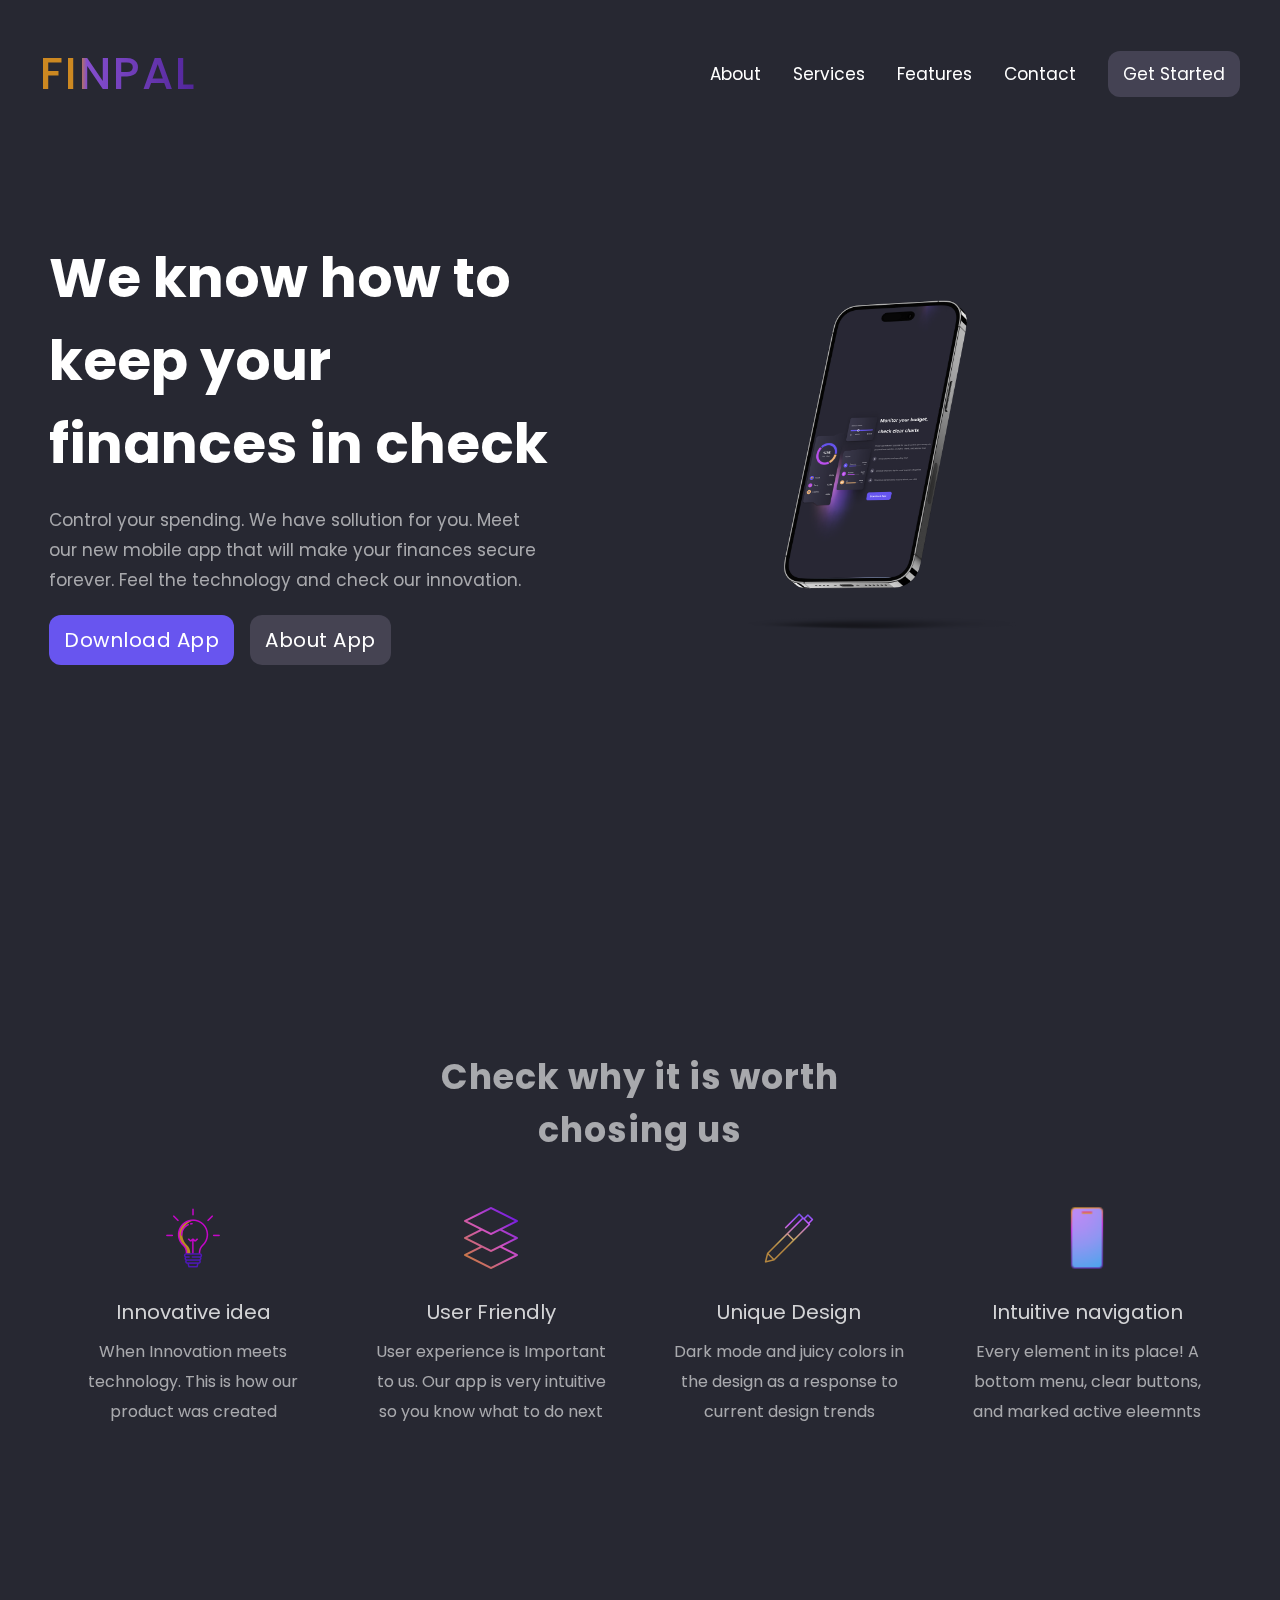
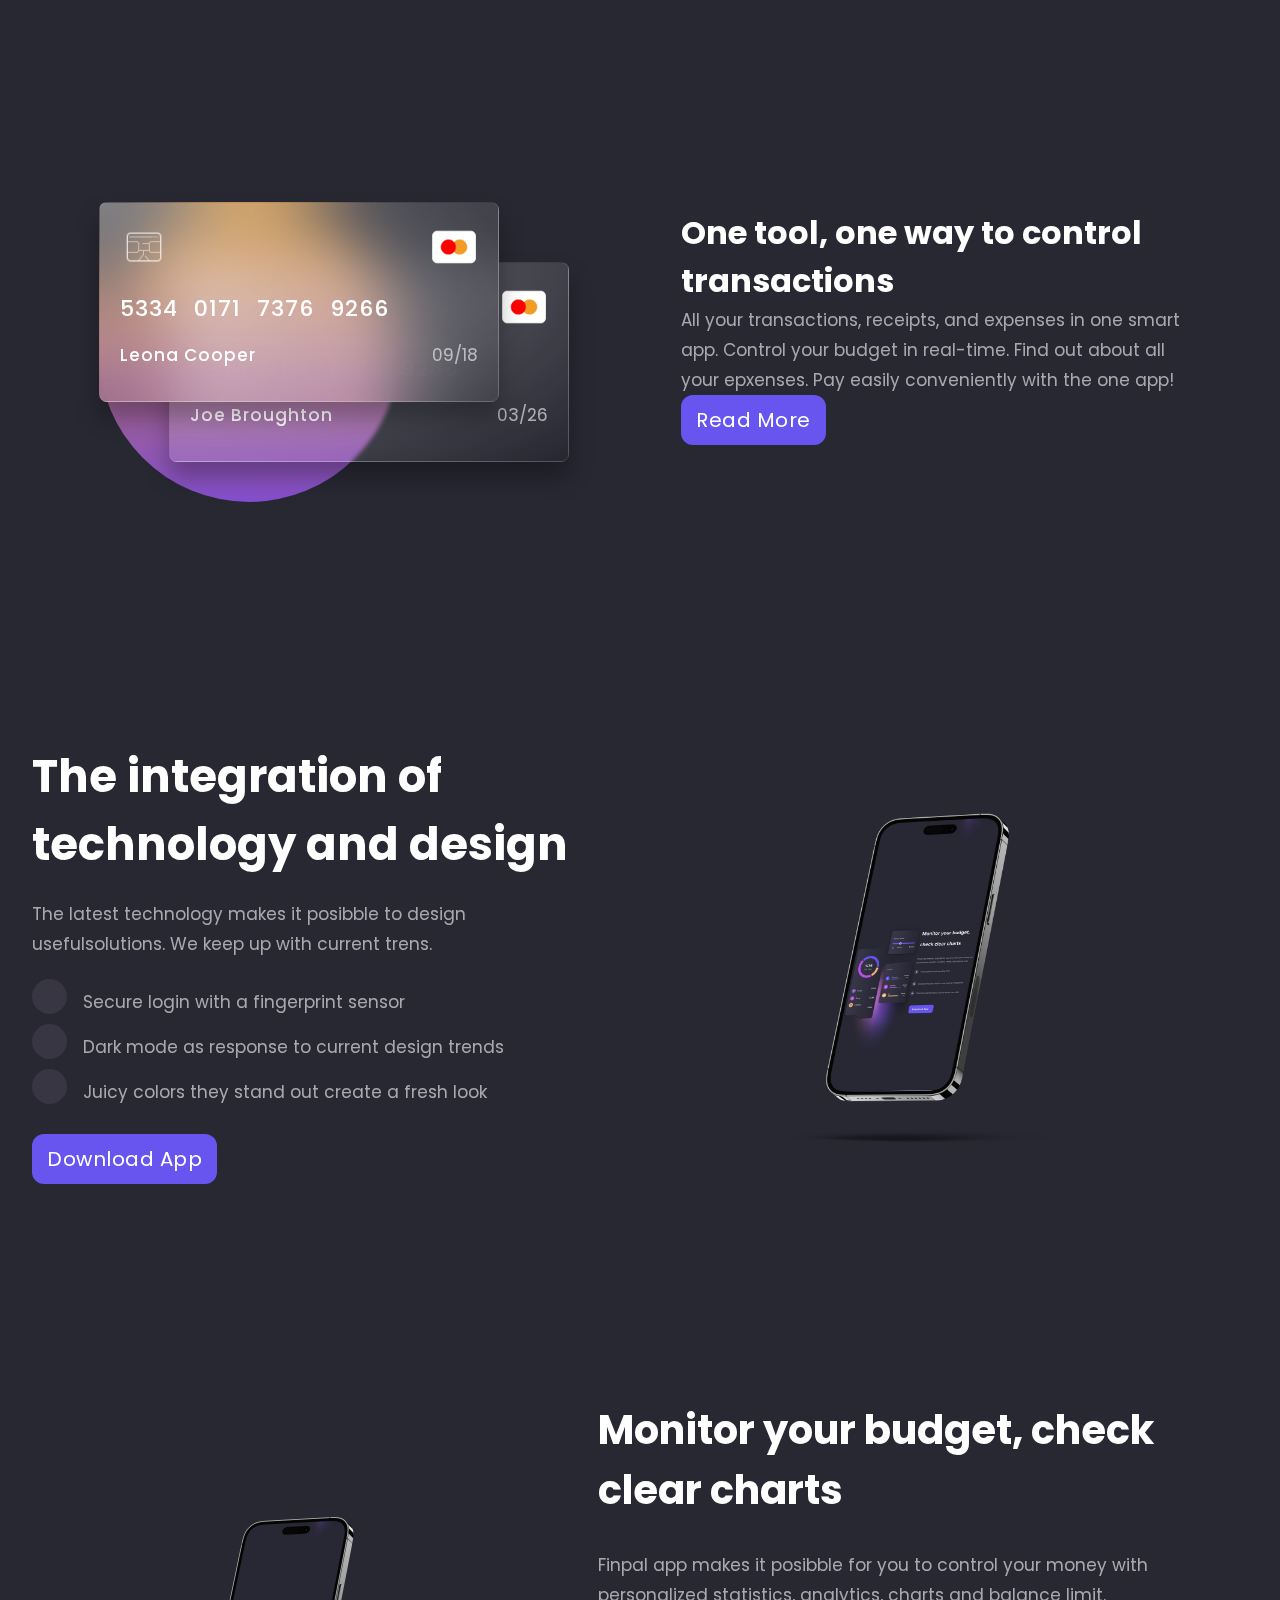
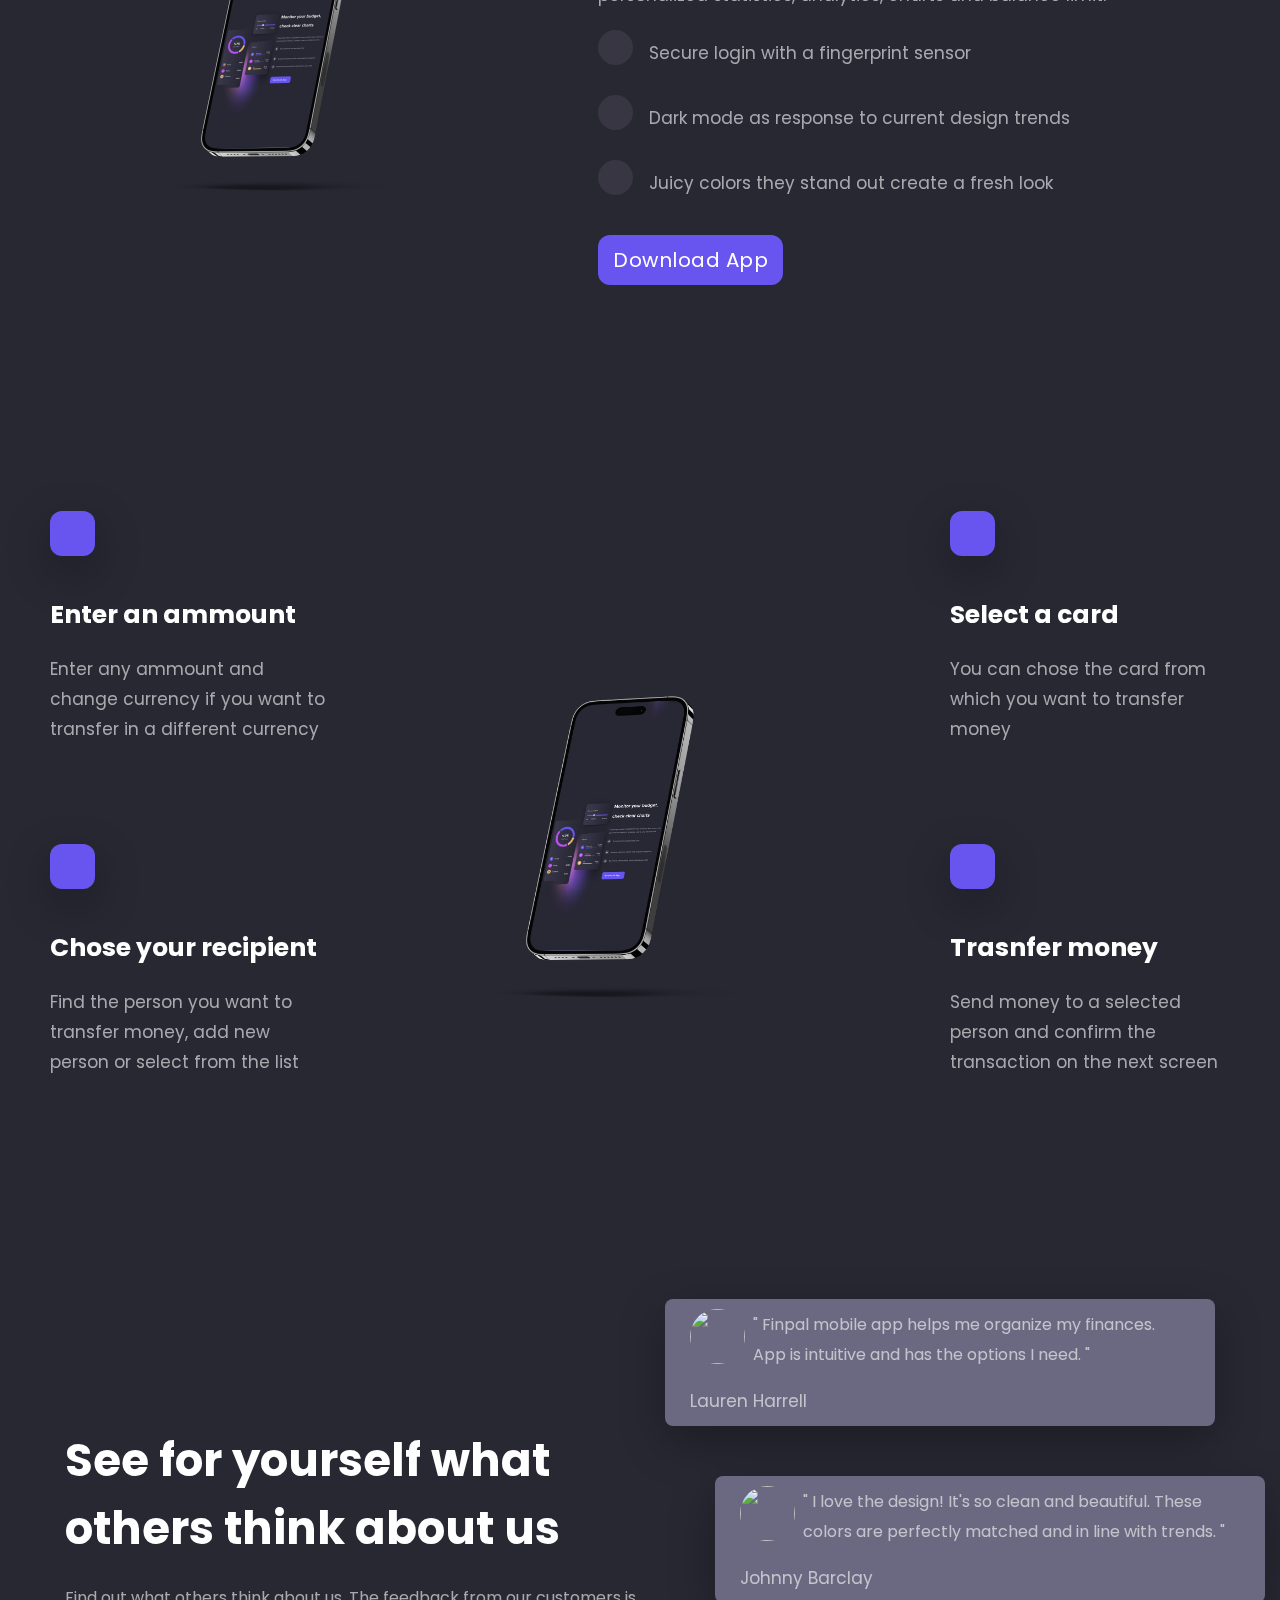
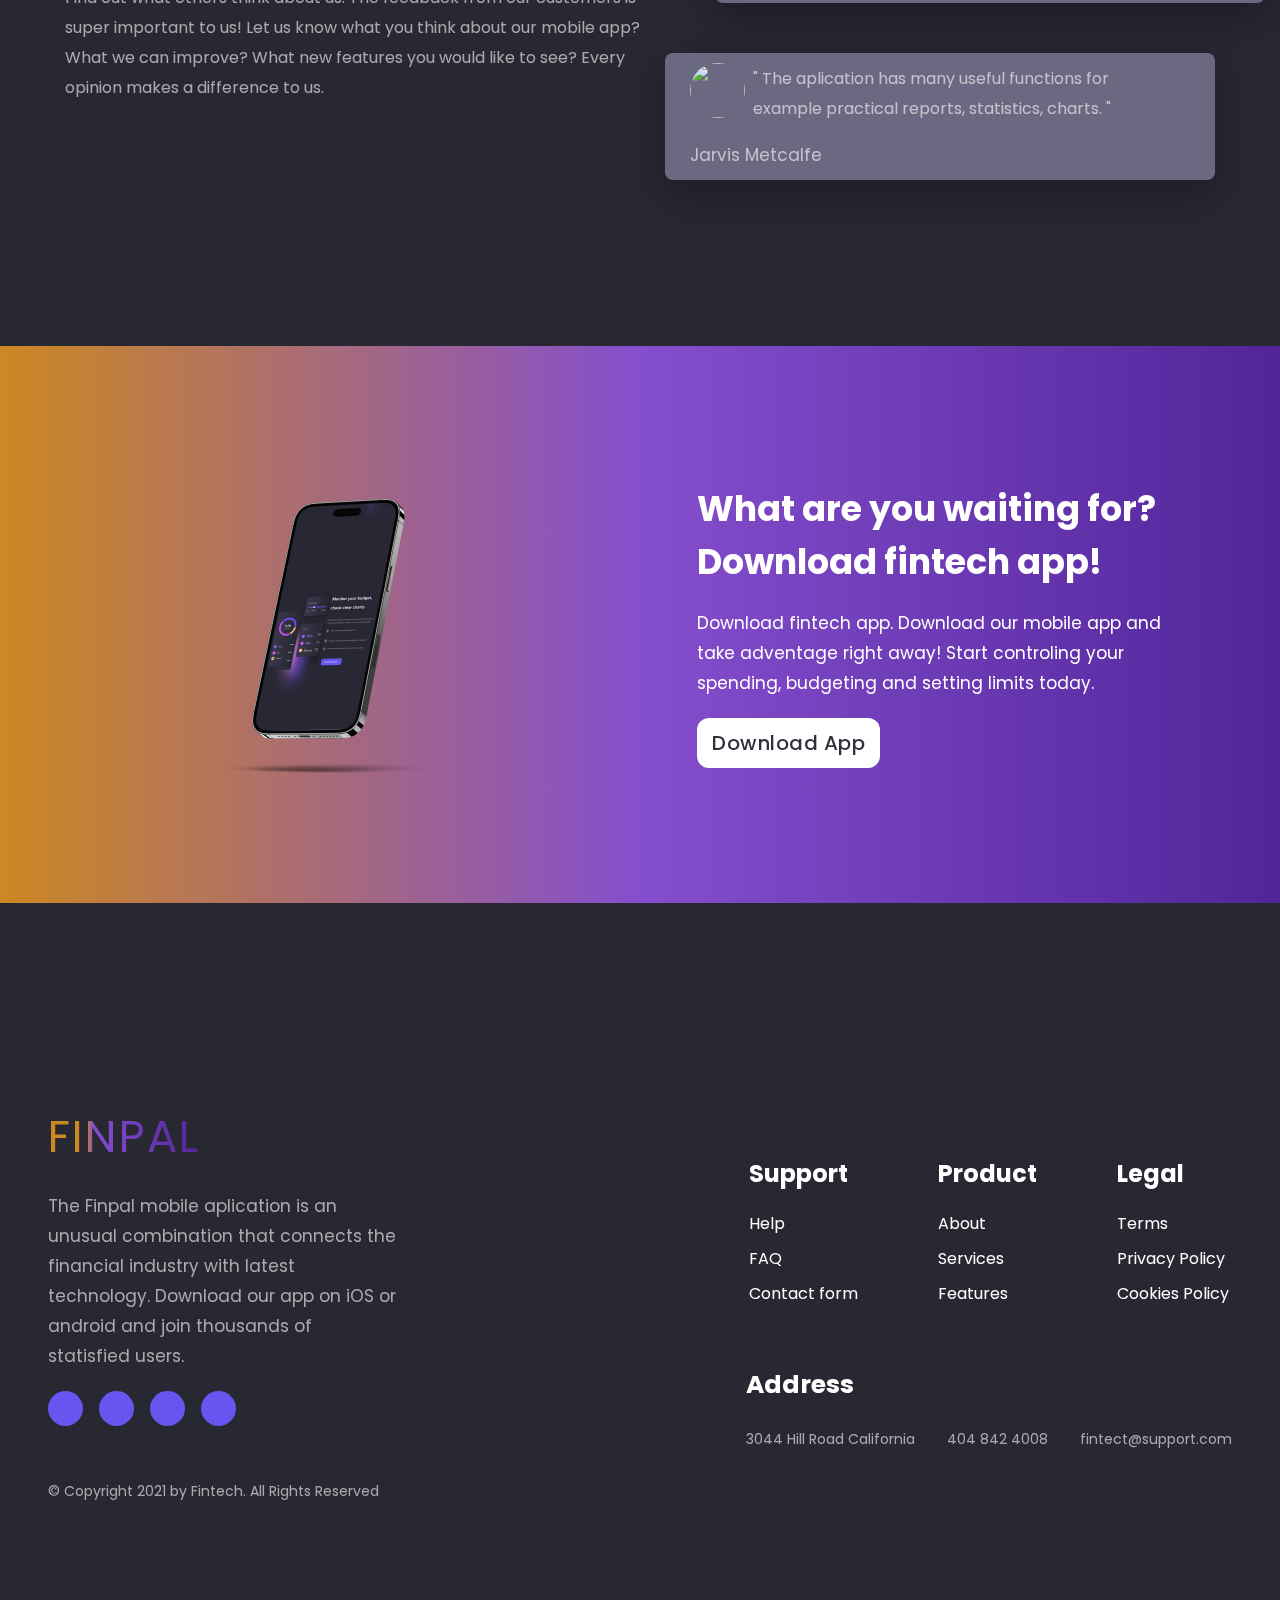
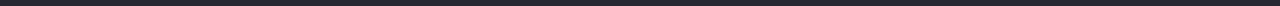
==== index.html @ 1f5e4fc5 "Add files via upload" ====
<!DOCTYPE html>
<html lang="en">
<head>
    <meta charset="UTF-8">
    <meta http-equiv="X-UA-Compatible" content="IE=edge">
    <meta name="viewport" content="width=device-width, initial-scale=1.0">

    <link rel="stylesheet" href="https://cdnjs.cloudflare.com/ajax/libs/font-awesome/6.4.0/css/all.min.css" integrity="sha512-iecdLmaskl7CVkqkXNQ/ZH/XLlvWZOJyj7Yy7tcenmpD1ypASozpmT/E0iPtmFIB46ZmdtAc9eNBvH0H/ZpiBw==" crossorigin="anonymous" referrerpolicy="no-referrer" />
    <link rel="stylesheet" href="./assets/css/style.css">
    
    <title>Finpal</title>
</head>
<body>
    <header>
        <nav class="navbar">
            <div class="left__nav">
                <a href="#" class="logo">FINPAL</a>
            </div>
            
            <div class="right__nav">
                <a href="#about">about</a>
                <a href="#services">services</a>
                <a href="#features">features</a>
                <a href="./pages/contact/index.html">contact</a>
                <a href="#download" class="nav__btn">Get Started</a>
            </div>
            <div class="hamburger">
                <span></span>
                <span></span>
                <span></span>
            </div>
        </nav>
        <div class="mobile__menu">
            <div class="mm__hamb">
                <i class="fa-solid fa-xmark"></i>
            </div>
            <div class="mobile__menu__contnet">
                <a href="#about" class="menu__close">about</a>
                <a href="#services" class="menu__close">services</a>
                <a href="#features" class="menu__close">features</a>
                <a href="#footer" class="menu__close">contact</a>
                <a href="#download" class="menu__close nav__btn">Get Started</a>
            </div>
        </div>
        <section class="header__container">
            <div class="header__left">
                <div class="header__title">
                    <h1>We know how to keep your finances in check</h1>
                </div>
                <div class="header__description">
                    <p>Control your spending. We have sollution for you. Meet our new mobile app that will 
                        make your finances secure forever. Feel the technology and check our innovation.
                    </p>
                </div>
                <div class="header__button__box">
                    <button class="btn cta__btn">Download App</button>
                    <button class="btn sc__btn">About App</button>
                </div>
            </div>
            <div class="header__right">
                <img src="./assets/images/fcmakl.png" alt="">
            </div>
        </section>
    </header>
    <section class="offer__container" id="services">
        <div class="offer__title">
            <h1>Check why it is worth chosing us</h1>
        </div>
        <div class="offer__content">
            <div class="offer__box">
                <div class="offer__icon">
                    <img src="./assets/images/icons8-bulb-64.png" alt="">
                </div>
                <div class="offer__box__tittle">
                    <h4>Innovative idea</h4>
                </div>
                <div class="offer__description">
                    <p>When Innovation meets technology. This is how our product was created</p>
                </div>
            </div>
            <div class="offer__box">
                <div class="offer__icon">
                    <img src="./assets/images/icons8-layer-64.png" alt="">
                </div>
                <div class="offer__box__tittle">
                    <h4>User Friendly</h4>
                </div>
                <div class="offer__description">
                    <p>User experience is Important to us. Our app is very intuitive so you know what to do next</p>
                </div>
            </div>
            <div class="offer__box">
                <div class="offer__icon">
                    <img src="./assets/images/icons8-pen-64.png" alt="">
                </div>
                <div class="offer__box__tittle">
                    <h4>Unique Design</h4>
                </div>
                <div class="offer__description">
                    <p>Dark mode and juicy colors in the design as a response to current design trends</p>
                </div>
            </div>
            <div class="offer__box">
                <div class="offer__icon">
                    <img src="./assets/images/icons8-iphone-14-pro-48.png" alt="">
                </div>
                <div class="offer__box__tittle">
                    <h4>Intuitive navigation</h4>
                </div>
                <div class="offer__description">
                    <p>Every element in its place! A bottom menu, clear buttons, and marked active eleemnts</p>
                </div>
            </div>
        </div>
    </section>
    <section class="one__tool__container" id="about">
        <div class="tool__content">
            <div class="tool__left__content">
                <div class="cc__box">
                    <div class="cc_top">
                        <div class="cc_chip">
                            <img src="./assets/images/icons8-chip-card-100.png" alt="">
                        </div>
                        <div class="cc_logo">
                            <img src="./assets/images/icons8-mastercard-64.png" alt="">
                        </div>
                    </div>
                        <div class="cc__number">
                            <p>5334</p>
                            <p>0171</p>
                            <p>7376</p>
                            <p>9266</p>
                        </div>
                    <div class="cc__footer">
                        <div class="cc_name">
                            <p>Leona Cooper</p>
                        </div>
                        <div class="cc__date">
                            <p>09/18</p>
                        </div>
                   </div>
                </div>
                <div class="cc__box cc__under">
                    <div class="cc_top">
                        <div class="cc_chip">
                            <img src="./assets/images/icons8-chip-card-100.png" alt="">
                        </div>
                        <div class="cc_logo">
                            <img src="./assets/images/icons8-mastercard-64.png" alt="">
                        </div>
                    </div>
                        <div class="cc__number">
                            <p>5334</p>
                            <p>0171</p>
                            <p>7376</p>
                            <p>9266</p>
                        </div>
                   <div class="cc__footer">
                        <div class="cc_name">
                            <p>Joe Broughton</p>
                        </div>
                        <div class="cc__date">
                            <p>03/26</p>
                        </div>
                   </div>
                </div>
                </div>
                <div class="tool__right__content">
                    <div class="tool__title">
                        <h1>One tool, one way to control transactions</h1>
                    </div>
                    <div class="tool__description">
                        <p>
                            All your transactions, receipts, and expenses in one smart app.
                            Control your budget in real-time. Find out about all your epxenses.
                            Pay easily conveniently with the one app!
                        </p>
                    </div>
                    <div class="tool__buttin__box">
                        <button class="btn cta__btn">Read More</button>
                    </div>
                </div>
            </div>
        </div>
    </section>
    <section class="integration__container">
        <div class="integration__content">
            <div class="integration__left">
                <div class="integration__title">
                    <h1>The integration of technology and design</h1>
                </div>
                <div class="integration__description">
                    <p>
                        The latest technology makes it posibble to design usefulsolutions.
                        We keep up with current trens.
                    </p>
                </div>
                <div class="integration__list">
                    <div class="integration__box">
                        <div class="int__icon">
                            <i class="fa-solid fa-key"></i>
                        </div>
                        <div class="int__desc">
                            <p>Secure login with a fingerprint sensor</p>
                        </div>
                    </div>
                    <div class="integration__box">
                        <div class="int__icon">
                            <i class="fa-solid fa-layer-group"></i>
                        </div>
                        <div class="int__desc">
                            <p>Dark mode as response to current design trends</p>
                        </div>
                    </div>
                    <div class="integration__box">
                        <div class="int__icon">
                            <i class="fa-solid fa-droplet"></i>
                        </div>
                        <div class="int__desc">
                            <p>Juicy colors they stand out create a fresh look</p>
                        </div>
                    </div>
                </div>
                <div class="integration__button__box">
                    <button class="btn cta__btn">Download App</button>
                </div>
            </div>
            <div class="integration__right">
                <div class="integration__right__image">
                    <img src="./assets/images/fcmakl.png" alt="">
                </div>
            </div>
        </div>
    </section>
    <section class="budget__monitor__container" id="features">
        <div class="bm__contnet">
            <div class="bm__left">
                <div class="bm__title">
                    <h1>Monitor your budget, check clear charts</h1>
                </div>
                <div class="bm__description">
                    <p>
                        Finpal app makes it posibble for you to control your money 
                        with personalized statistics, analytics, charts and balance limit.
                    </p>
                </div>
                <div class="mb__list">
                    <div class="mb__box">
                        <div class="mb__icon">
                            <i class="fa-solid fa-key"></i>
                        </div>
                        <div class="mb__desc">
                            <p>Secure login with a fingerprint sensor</p>
                        </div>
                    </div>
                    <div class="mb__box">
                        <div class="mb__icon">
                            <i class="fa-solid fa-layer-group"></i>
                        </div>
                        <div class="mb__desc">
                            <p>Dark mode as response to current design trends</p>
                        </div>
                    </div>
                    <div class="mb__box">
                        <div class="mb__icon">
                            <i class="fa-solid fa-droplet"></i>
                        </div>
                        <div class="mb__desc">
                            <p>Juicy colors they stand out create a fresh look</p>
                        </div>
                    </div>
                </div>
                <div class="mb__button__box">
                    <button class="btn cta__btn">Download App</button>
                </div>
            </div>
            <div class="bm__right">
                <img src="./assets/images/fcmakl.png" alt="">
            </div>
        </div>
    </section>
    <section class="money__transfer__container">
        <div class="money__transfer__contnet">
            <div class="mt__left">
                <div class="mt__box">
                    <div class="mt__icon">
                        <i class="fa-solid fa-dollar-sign"></i>
                    </div>
                    <div class="mt__title">
                        <h1>Enter an ammount</h1>
                    </div>
                    <div class="mt__description">
                        <p>
                            Enter any ammount and change currency if you want to
                            transfer in a different currency
                        </p>
                    </div>
                </div>
                <div class="mt__box">
                    <div class="mt__icon">
                        <i class="fa-solid fa-user"></i>
                    </div>
                    <div class="mt__title">
                        <h1>Chose your recipient</h1>
                    </div>
                    <div class="mt__description">
                        <p>
                            Find the person you want to transfer money, 
                            add new person or select from the list
                        </p>
                    </div>
                </div>
            </div>
            <div class="mt__middle">
                <img src="./assets/images/fcmakl.png" alt="">
            </div>
            <div class="mt__right">
                <div class="mt__box">
                    <div class="mt__icon">
                        <i class="fa-solid fa-credit-card"></i>
                    </div>
                    <div class="mt__title">
                        <h1>Select a card</h1>
                    </div>
                    <div class="mt__description">
                        <p>
                            You can chose the card from which you want to
                            transfer money
                        </p>
                    </div>
                </div>
                <div class="mt__box">
                    <div class="mt__icon">
                        <i class="fa-solid fa-arrow-right"></i>
                    </div>
                    <div class="mt__title">
                        <h1>Trasnfer money</h1>
                    </div>
                    <div class="mt__description">
                        <p>
                            Send money to a selected person and confirm the transaction on the next screen
                        </p>
                    </div>
                </div>
            </div>
        </div>
    </section>
    <section class="user__testimonials__container">
        <div class="testimonials__contnet">
            <div class="tt__left">
                <div class="tt__title">
                    <h1>See for yourself what others think about us</h1>
                </div>
                <div class="tt__desc">
                    <p>
                        Find out what others think about us. The feedback from our customers is 
                        super important to us! Let us know what you think about our mobile app?
                        What we can improve? What new features you would like to see? Every opinion
                        makes a difference to us.
                    </p>
                </div>
            </div>
            <div class="tt__right">
                <div class="tt__box">
                    <div class="tt__box__header">
                        <div class="user__avatar">
                            <img src="https://images.unsplash.com/photo-1681511854055-edcb84a3e21d?ixlib=rb-4.0.3&ixid=MnwxMjA3fDB8MHxwaG90by1wYWdlfHx8fGVufDB8fHx8&auto=format&fit=crop&w=764&q=80" alt="">
                        </div>
                        <div class="user__box__tt">
                            <p>
                                "
                                    Finpal mobile app helps me organize my finances.
                                    App is intuitive and has the options I need.
                                "
                            </p>
                        </div>
                    </div>
                    <div class="tt__box__footer">
                        <div class="user__name">
                            <p>Lauren Harrell</p>
                        </div>
                        <div class="user__rating">
                                <i class="fa-solid fa-star"></i>
                                <i class="fa-solid fa-star"></i>
                                <i class="fa-solid fa-star"></i>
                                <i class="fa-solid fa-star"></i>
                                <i class="fa-solid fa-star"></i>
                        </div>
                    </div>
                </div>
                <div class="tt__box tt_box__lt">
                    <div class="tt__box__header">
                        <div class="user__avatar">
                            <img src="https://images.unsplash.com/photo-1566753323558-f4e0952af115?ixlib=rb-4.0.3&ixid=MnwxMjA3fDB8MHxwaG90by1wYWdlfHx8fGVufDB8fHx8&auto=format&fit=crop&w=1021&q=80" alt="">
                        </div>
                        <div class="user__box__tt">
                            <p>
                                "
                                    I love the design! It's so clean and beautiful. These 
                                    colors are perfectly matched and in line with trends.
                                "
                            </p>
                        </div>
                    </div>
                    <div class="tt__box__footer">
                        <div class="user__name">
                            <p>Johnny Barclay</p>
                        </div>
                        <div class="user__rating">
                                <i class="fa-solid fa-star"></i>
                                <i class="fa-solid fa-star"></i>
                                <i class="fa-solid fa-star"></i>
                                <i class="fa-solid fa-star"></i>
                                <i class="fa-solid fa-star"></i>
                        </div>
                    </div>
                </div>
                <div class="tt__box">
                        <div class="tt__box__header">
                            <div class="user__avatar">
                                <img src="https://images.unsplash.com/photo-1524666041070-9d87656c25bb?ixlib=rb-4.0.3&ixid=MnwxMjA3fDB8MHxwaG90by1wYWdlfHx8fGVufDB8fHx8&auto=format&fit=crop&w=687&q=80" alt="">
                            </div>
                            <div class="user__box__tt">
                                <p>
                                    "
                                       The aplication has many useful  functions
                                       for example practical reports, statistics, charts.
                                    "
                                </p>
                            </div>
                        </div>
                        <div class="tt__box__footer">
                            <div class="user__name">
                                <p>Jarvis Metcalfe</p>
                            </div>
                            <div class="user__rating">
                                <i class="fa-solid fa-star"></i>
                                <i class="fa-solid fa-star"></i>
                                <i class="fa-solid fa-star"></i>
                                <i class="fa-solid fa-star"></i>
                                <i class="fa-solid fa-star"></i>
                            </div>
                        </div>
                    </div>
            </div>
        </div>
    </section>
    <section class="download__container" id="download">
        <div class="download__content">
            <div class="dw__left">
                <img src="./assets/images/fcmakl.png" alt="">
            </div>
            <div class="dw__right">
                <div class="dw__title">
                    <h1>
                        What are you waiting for?
                        Download fintech app!
                    </h1>
                </div>
                <div class="dw__desc">
                    <p>
                        Download fintech app. Download our mobile app and take adventage right away!
                        Start controling your spending, budgeting and setting limits today.
                    </p>
                </div>
                <div class="dw__btn__box">
                    <button class="btn cta__btn">Download App</button>
                </div>
            </div>
        </div>
    </section>
    <footer class="footer">
        <div class="footer__left">
            <div class="footer__title">
                <a href="#" class="logo">FINPAL</a>
            </div>
            <div class="footer__desc">
                <p>
                    The Finpal mobile aplication is an unusual
                    combination that connects the financial
                    industry with latest technology.
                    Download our app on iOS or android
                    and join thousands of statisfied users.
                </p>
            </div>
            <div class="footer__social">
                <div class="social__bx">
                    <i class="fa-brands fa-facebook-f"></i>
                </div>
                <div class="social__bx">
                    <i class="fa-brands fa-instagram"></i>
                </div>
                <div class="social__bx">
                    <i class="fa-brands fa-twitter"></i>
                </div>
                <div class="social__bx">
                    <i class="fa-brands fa-pinterest-p"></i>
                </div>
            </div>
            <div class="footer__copyright">
                <p>&copy; Copyright 2021 by Fintech. All Rights Reserved</p>
            </div>
        </div>
        <div class="footer__right">
           <div class="fr__content">
                <div class="fr__box">
                    <div class="fr__b__title">
                        <h2>Support</h2>
                    </div>
                    <div class="fr_b_cont">
                        <a href="#">Help</a>
                        <a href="#">FAQ</a>
                        <a href="./pages/contact/index.html">Contact form</a>
                    </div>
                </div>
                <div class="fr__box">
                    <div class="fr__b__title">
                        <h2>Product</h2>
                    </div>
                    <div class="fr_b_cont">
                        <a href="#about">About</a>
                        <a href="#services">Services</a>
                        <a href="#features">Features</a>
                    </div>
                </div>
                <div class="fr__box">
                    <div class="fr__b__title">
                        <h2>Legal</h2>
                    </div>
                    <div class="fr_b_cont">
                        <a href="#">Terms</a>
                        <a href="#">Privacy Policy</a>
                        <a href="#">Cookies Policy</a>
                    </div>
                </div>
           </div>
           <div class="fr__address">
            <div class="fr__a__title">
                <h1>Address</h1>
            </div>
            <div class="fr__a__d">
                <p> 3044 Hill Road California</p>
                <p>404 842 4008</p>
                <p>fintect@support.com</p>
            </div>
           </div>
        </div>
    </footer>
    <script src="./assets/js/script.js"></script>
</body>
</html>
---- assets/css/style.css ----
@import url('https://fonts.googleapis.com/css2?family=Poppins:wght@100;300;400;500;900;&display=swap');

* {
    outline: none;
    box-sizing: border-box;
    user-select: none;
    margin: 0;
    font-family: 'Poppins', sans-serif;
    padding: 0;

    -webkit-tap-highlight-color: transparent;
    -webkit-touch-callout: none;
    -webkit-user-select: none;
    -khtml-user-select: none;
    -moz-user-select: none;
    -ms-user-select: none;
    user-select: none;
}
::-webkit-scrollbar {display: none;}
html { scroll-behavior: smooth; }

body {
    background: #272832;
    color: #fff;
    position: relative;
}
a {
    text-decoration: none;
    color: #fff;
}
p {
    font-size: 17px;
    opacity: 60%;
    line-height: 30px;
}
img {
    width: calc(100% - 50px);
    height: auto;
}
button, .btn {
    border: 12px;
    cursor: pointer;
    text-align: center;
    border: none;
    background: none;
    font-weight: 400;
    border-radius: 12px;
    font-size: 20px;
    letter-spacing: .5px;
    padding: 10px 15px;
    color: #fff;
}
.cta__btn {
    transition: .3s ease ;
    background: #6855EF;
}
.sc__btn {
    transition: .3s ease ;
    background: #454352;
}
.cta__btn:hover {
    transition: .3s ease ;
    background: #5f50d1;
}
.sc__btn:hover {
    transition: .3s ease ;
    background: #383642;
}
header {
    display: flex;
    align-items: center;
    justify-content: center;
    flex-wrap: wrap;
    padding: 1em;
    height: 100vh;
}
header .navbar {
    transition: .3s ease all;
    position: absolute;
    top: 0;
    left: 0;
    padding: 40px;
    width: 100%;
    display: flex;
    background: transparent;
    align-items: center;
    justify-content: space-between;
}
.navbar.scrollOn {
    z-index: 2;
    position: fixed;
    left: 0;
    top: 0;
    width: 100%;
    transition: .3s ease all;
    padding: 20px;
    background: #00000049;
    backdrop-filter: blur(4px);
}
.navbar.scrollOn .left__nav .logo {
    font-size: 30px;
}
.logo {
    font-size: 45px;
    letter-spacing: 2px;
    font-weight: 500;
    background: linear-gradient(to right, #cc8821 25%, #854ece 30%, #512599);
    -webkit-background-clip: text;
    -webkit-text-fill-color: transparent;
} 
.navbar .right__nav {
    display: flex;
    align-items: center;
    gap: 2em;
}
.navbar .right__nav a {
    font-size: 17px;
    text-transform: capitalize;
}
.navbar .right__nav .nav__btn {
    font-size: 17px;
    background: #444253;
    transition: .3s ease;
    padding: 10px 15px;
    border-radius: 12px;
}
.navbar .right__nav .nav__btn:hover {
    background: #31303b;
}
.mobile__menu {
    height: 100%;
    align-items: center;
    justify-content: center;
    padding: 1em;
    background: #0000002a;
    z-index: 2;
    backdrop-filter: blur(30px);
    left: 0;
    top: 0;
    width: 100%;
    position: fixed;

    transform: translateX(-100%);
    transition: .3s ease;
    display: flex;
}
.mobile__menu.active {
    transform: translate(0);
}
.mobile__menu .mm__hamb {
    position: absolute;
    width: 30px;
    height: 30px;
    top: 40px;
    right: 40px;
}
.mm__hamb i {
    font-size: 40px;
}
.mobile__menu__contnet {
    display: flex;
    align-items: center;
    flex-direction: column;
    gap: 1em;
}
.mobile__menu__contnet a {
    font-size: 35px;
    font-weight: 500;
}
.mobile__menu__contnet .nav__btn {
    font-size: 17px;
    background: #444253;
    transition: .3s ease;
    padding: 10px 15px;
    font-weight: 300;
    font-size: 20px;
    border-radius: 12px;
}
.hamburger {
    cursor: pointer;
    width: 35px;
    transition: .3s ease;

    display: none;
    height: 35px;
    border-radius: 8px;
    position: relative;
    padding: 10px;
}
.hamburger span {
    position: relative;
    display: block;
    margin-bottom: 5px;
    width: 30px;
    height: 2px;
    transition: .3s ease;
    background: #fff;
}
.header__container {
    display: flex;
    align-items: center;
    justify-content: space-around;
    flex-wrap: wrap;
    gap: 2em;
}
.header__left {
    max-width: 500px;
    width: 100%;
}

.header__title {
    margin-bottom: 20px;
}
.header__title h1 {
    font-size: 55px;
}

.header__description {
    margin-bottom: 20px;
}
.header__button__box {
    display: flex;
    align-items: center;
    gap: 1em;
    flex-wrap: wrap;
}

.header__right { 
    max-width: 650px;
    width: 100%;
}
.offer__container {
    margin-bottom: 50px;
    height: 100%;
    padding: 150px 1em;
}
.offer__title {
    text-align: center;
    margin-bottom: 50px;
}
.offer__title h1 {
    font-size: 35px;
    max-width: 400px;
    width: 100%;
    margin: auto;
    opacity: 60%;
    letter-spacing: 1px;
}
.offer__content {
    display: flex;
    gap: 3em;
    align-items: center;
    justify-content: center;
    flex-wrap: wrap;
}
.offer__box {
    max-width: 250px;
    width: 100%;
}
.offer__icon {
    text-align: center;
    margin-bottom: 20px;
}
.offer__icon img {
    max-width: 64px;
    width: 100%;
}
.offer__box__tittle {
    margin-bottom: 10px;
    text-align: center;
}
.offer__box__tittle h4 {
    font-size: 20px;
    font-weight: 400;
    opacity: 80%;
}
.offer__description {
    text-align: center;
}
.offer__description p {
    font-size: 16px;
}

.one__tool__container {
   margin: 0;
   padding: 100px 1em;
}
.tool__content {
    height: 400px;
    display: flex;
    align-items: center;
    flex-wrap: wrap;
    justify-content: center;
    position: relative;
    gap: 2em;
}
.tool__left__content {
    max-width: 550px;
    position: relative;
    display: block;
    width: 100%;
    margin-bottom: 50px;
}
.tool__left__content::before {
    position: absolute;
    content: '';
    width: 300px;
    z-index: -2;
    height: 300px;
    background: linear-gradient(#cc8821, #854ece);
    clip-path: circle( 50% at 150px 50%);
}
.tool__right__content {
    max-width: 500px;
    width: 100%;
}

.cc__box {
    border: solid 1px #ffffff18;
    backdrop-filter: blur(30px);
    background: radial-gradient(140% 140% at 0% 0%, rgba(255, 255, 255, 0.4) 0%, rgba(255, 255, 255, 0) 100%);
    padding: 20px;
    border-radius: 8px;

    display: flex;
    box-shadow: 0 15px 25px rgba(0, 0, 0, 0.3);
    position: relative;

    flex-direction: column;
    gap: 1em;

    width: 400px;
    height: 200px;
}
.cc_top {
    display: flex;
    align-items: center;
    justify-content: space-between;
}
.cc_chip {
    text-align: center;
}
.cc_chip img,
.cc_logo img {
    max-width: 48px;
    width: 100%;
}
.cc__number {
    display: flex;
    align-items: center;
    justify-content: center;
    flex-wrap: wrap;
    justify-content: flex-start;
    gap: 1em;
}
.cc__number p {
    letter-spacing: 1px;
    opacity: 100%;
    font-weight: 500;
    font-size: 22px;
}
.cc__date {

}
.cc_name {
    display: flex;
    align-items: center;
}
.cc_name p {
    letter-spacing: 1px;
    opacity: 100%;
    font-weight: 500;
}
.cc__footer {
    display: flex;
    align-items: center;
    justify-content: space-between;
}
.cc__under {
    backdrop-filter: blur(2px);
    z-index: -1;
    position: absolute;
    bottom: -60px;
    right: 80px;
}
@media screen and (max-width:560px) {
    .cc__under {
        display: none;
    }
}


.integration__container {
    margin: 100px 0;
    padding: 1em;
}
@media screen and (max-width:){
    
}
.integration__content {
    display: flex;
    align-items: center;
    justify-content: center;
    flex-wrap: wrap;
    gap: 1em;
}
.integration__left {
    max-width: 550px;
    width: 100%;
}
.integration__title {
    margin-bottom: 20px;
}
.integration__title h1 {
    font-size: 45px;
}

.integration__description {
    margin-bottom: 20px;
}
.integration__list, .mb__list {
    margin-bottom: 20px;
}
.integration__box, .mb__box{
    display: flex;
    align-items: center;
    gap: 1em;
}
.int__icon, .mb__icon {
    border-radius: 50%;
    width: 35px;
    height: 35px;
    margin-bottom: 10px;
    display: flex;
    align-items: center;
    justify-content: center;
    background: #383642;
}
.integration__right {
    max-width: 650px;
    width: 100%;
}
.integration__right__image {
    text-align: center;
}

.budget__monitor__container {
    margin: 0;
    padding: 100px 1em;
}
.bm__contnet {
    display: flex;
    align-items: center;
    flex-direction: row-reverse;
    justify-content: center;
    flex-wrap: wrap;
    gap: 1em;
}
.bm__left {
    max-width: 650px;
    width: 100%;
}
.bm__right {
    max-width: 550px;
    width: 100%;
}
.bm__title {
    margin-bottom: 30px;
}
.bm__title h1 {
    font-size: 40px;
}
.bm__description {
    margin-bottom: 20px;
}
.mb__list {
    margin-bottom: 30px;
}
.mb__box {
    margin-bottom: 20px;
}

.money__transfer__container {
    margin: 100px 0;
    padding: 1em;
}
.money__transfer__contnet {
    display: flex;
    align-items: center;
    justify-content: center;
    flex-wrap: wrap;
}
.mt__left, .mt__right {
    max-width: 300px;
    width: 100%;
}
.mt__middle {
    max-width: 600px;
    width: 100%;
}
.mt__box {
    cursor: pointer;
    border-radius: 8px;
    padding: 10px;
    transition: .3s ease;
    margin-bottom: 80px;
}
.mt__box:hover {
    background: #22212b;
}
.mt__icon {
    margin-bottom: 40px;
    width: 45px;
    
    height: 45px;
    border-radius: 12px;
    background: #6855EF;

    box-shadow: 0 15px 45px rgba(0, 0, 0, 0.3);

    display: flex;
    align-items: center;
    justify-content: center;
}
.mt__title {
    margin-bottom: 20px;
}
.mt__title h1 {
    font-size: 25px;
}

.mt__right .mt__box {
    display: flex;
    flex-direction: column;
    justify-content: flex-start;
    text-align: left;
    margin-bottom: 80px;
}
.user__testimonials__container {
    margin: 100px 0;
    padding: 1em;
}
.testimonials__contnet {
    display: flex;
    align-items: center;
    justify-content: center;
    flex-wrap: wrap;
}
.tt__left {
    max-width: 600px;
    width: 100%;
}
.tt__title {
    margin-bottom: 20px;
}
.tt__title h1 {
    font-size: 45px;
}
.tt__desc p {
    font-size: 16px;
}
.tt__right {
    max-width: 550px;
    width: 100%;
}
.tt__box {
    box-shadow: 0 15px 45px rgba(0, 0, 0, 0.3);
    padding: 10px 25px;
    margin-bottom: 50px;
    max-width: 550px;
    background: #6b6981;
    width: 100%;
    border-radius: 8px;
}
.tt_box__lt {
    margin-left: 50px;
}
.tt__box__header {
    display: flex;
    flex-wrap: wrap;
    align-items: center;
    gap: .5em;
}
.user__avatar {
    text-align: center;
}
.user__avatar img {
    width: 55px;
    height: 55px;
    border-radius: 50%;
    object-fit: cover;
}
.user__box__tt {
    max-width: 85%;
}
.user__box__tt p {
    font-size: 16px;
}
.tt__box__footer {
    margin-top: 15px;
}
.user__rating i {
    color: yellow;
}
@media screen and (max-width: 1143px) {
    .tt__right {
        margin-top: 100px;
    }
    .tt_box__lt {
        margin-left: 0;
    }
}
.download__container {
    margin-bottom: 100px;
    background: linear-gradient(to right, #cc8821, #854ece, #512599);
    padding: 100px 1em;
}
.download__content {
    display: flex;
    align-items: center;
    justify-content: center;
    gap: 4em;
    flex-wrap: wrap;
}
.dw__left {
    max-width: 550px;
    width: 100%;
}
.dw__right {
    max-width: 500px;
    width: 100%;
}
.dw__title {
    margin-bottom: 20px;
}
.dw__title h1 {
    font-size: 35px;
}
.dw__desc {
    margin-bottom: 20px;
}
.dw__desc p {
    opacity: 100%;
}
.dw__btn__box .cta__btn {
    background: #fff;
    color: #31303b;
    font-weight: 500;
}
footer {
    margin: 0;
    display: flex;
    align-items: center;
    flex-wrap: wrap;
    justify-content: space-between;
    padding: 100px 3em;
}
footer .logo {
    font-weight: 400;
}
footer .footer__title {
    margin-bottom: 20px;
}
footer .footer__left {
    max-width: 350px;
    width: 100%;
}
footer .footer__desc {
    margin-bottom: 20px;
}
footer .footer__social {
    display: flex;
    align-items: center;
    gap: 1em;
    margin-bottom: 50px;
}
.social__bx {
    width: 35px;
    cursor: pointer;
    height: 35px;
    border-radius: 50%;
    background: #6855EF;

    display: flex;
    align-items: center;
    justify-content: center;
    
    transition: .3s ease;
}
.social__bx:hover {
    transform: scale(1.01);
    box-shadow: 0 15px 45px rgb(0, 0, 0, 0.3);
}
.footer__copyright p {
    font-size: 14px;
}

.fr__content {
    display: flex;
    align-items: center;
    justify-content: center;
    flex-wrap: wrap;
    gap: 5em;
}
@media screen and (max-width: 930px) {
    .footer__right {
        max-width: 450px;
        width: 100%;
    }
    .fr__content {
        justify-content: flex-start;
        margin-top: 50px;
        gap: 2em;
    }
    .fr__a__d {
        gap: .2em;
    }
}
.fr__b__title {
    margin-bottom: 20px;
}
.fr_b_cont {
    display: flex;
    align-items: flex-start;
    flex-direction: column;
}
.fr_b_cont a {
    font-weight: 400;
    margin-bottom: 10px;
}


.fr__address {
    margin-top: 50px;
}
.fr__a__title {
    margin-bottom: 20px;
}
.fr__a__title h1 {
    font-size: 25px;
}
.fr__a__d {
    display: flex;
    flex-wrap: wrap;
    align-items: center;
    justify-content: center;
    gap: 2em;
}
.fr__a__d p {
    font-size: 14px;
}


/* Responsive design */
@media screen and (max-width: 1216px) {
    .header__left {
        max-width: 450px;
        width: 100%;
    }
    .header__title h1 {
        font-size: 35px;
    }
    .header__right {
        max-width: 450px;
        width: 100%;
    }

}
@media screen and (max-width: 999px) {
    .header__container {
        margin-top: 100px;
    }
    .mt__middle {
       display: none;
    }
    .mt__left {
        margin: 0;
    }
    .mt__left, .mt__right {
        max-width: 300px;
        width: 100%;
    }
}
@media screen and (max-width: 1232px) {
    .mt__middle {
       display: none;
    }
    .mt__left {
        margin-right: 3em;
    }
    .mt__left, .mt__right {
        gap: 4em;
        max-width: 500px;
        width: 100%;
    }
}
@media screen and (max-width: 857px) {
    .navbar .right__nav {
        display: none;
    }
    .hamburger {
        display: block;
    }
    .mt__left {
        margin-right: 0em;
    }
    .mt__left, .mt__right {
        gap: 4em;
        max-width: 400px;
        width: 100%;
    }
}
@media screen and (max-width: 583px) {
    .integration__container {
        margin-top: 150px;
    }
    .integration__title h1 {
        font-size: 35px;
    }
    .budget__monitor__container {
        margin-top: 100px;
    }
    .bm__title h1 {
        font-size: 35px;
    }
    .cc__box {
        max-width: 350px;
        width: 100%;
    }
}
@media screen and (max-width: 343px) {

    .cc__box {
        max-width: 350px;
        width: 100%;
    }
    .cc__number p {
        font-size: 17px;
    }
}
@media screen and (max-width: 430px) {
    .integration__container {
        margin-top: 200px;
    }
}
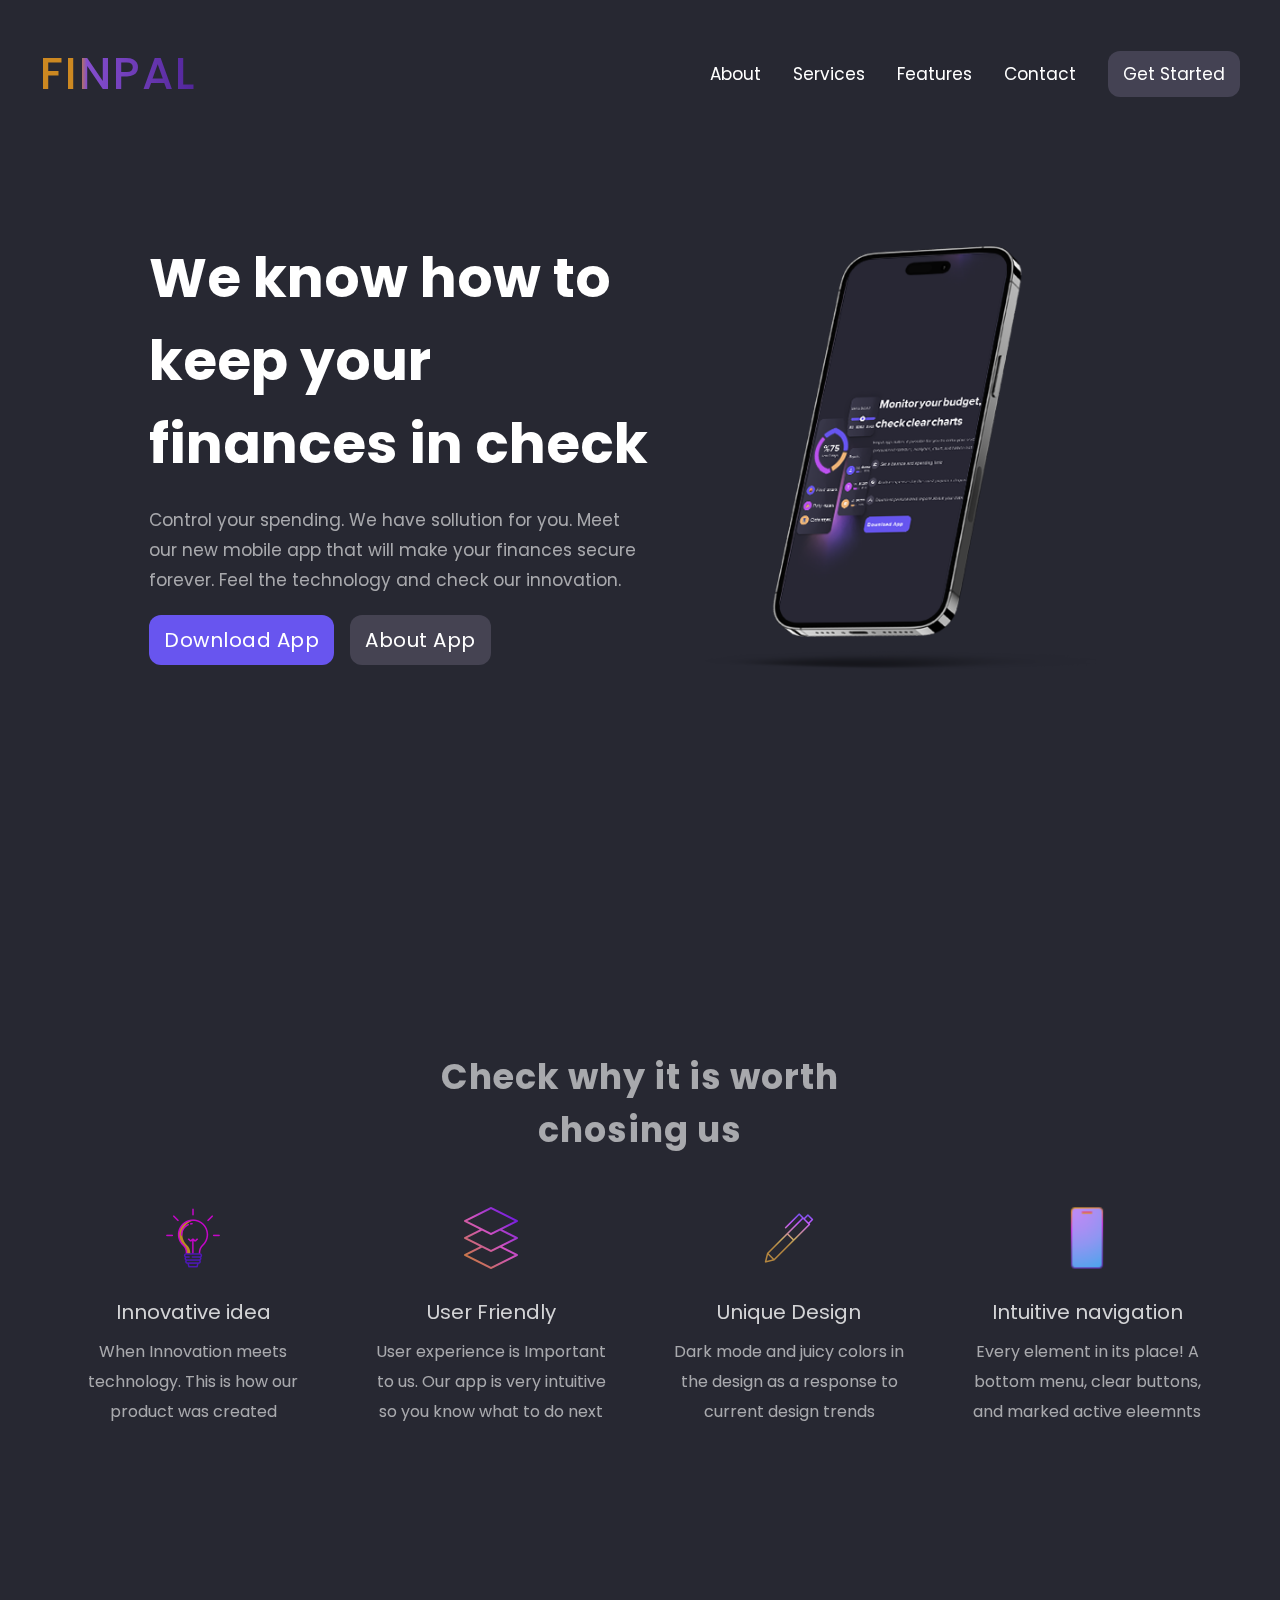
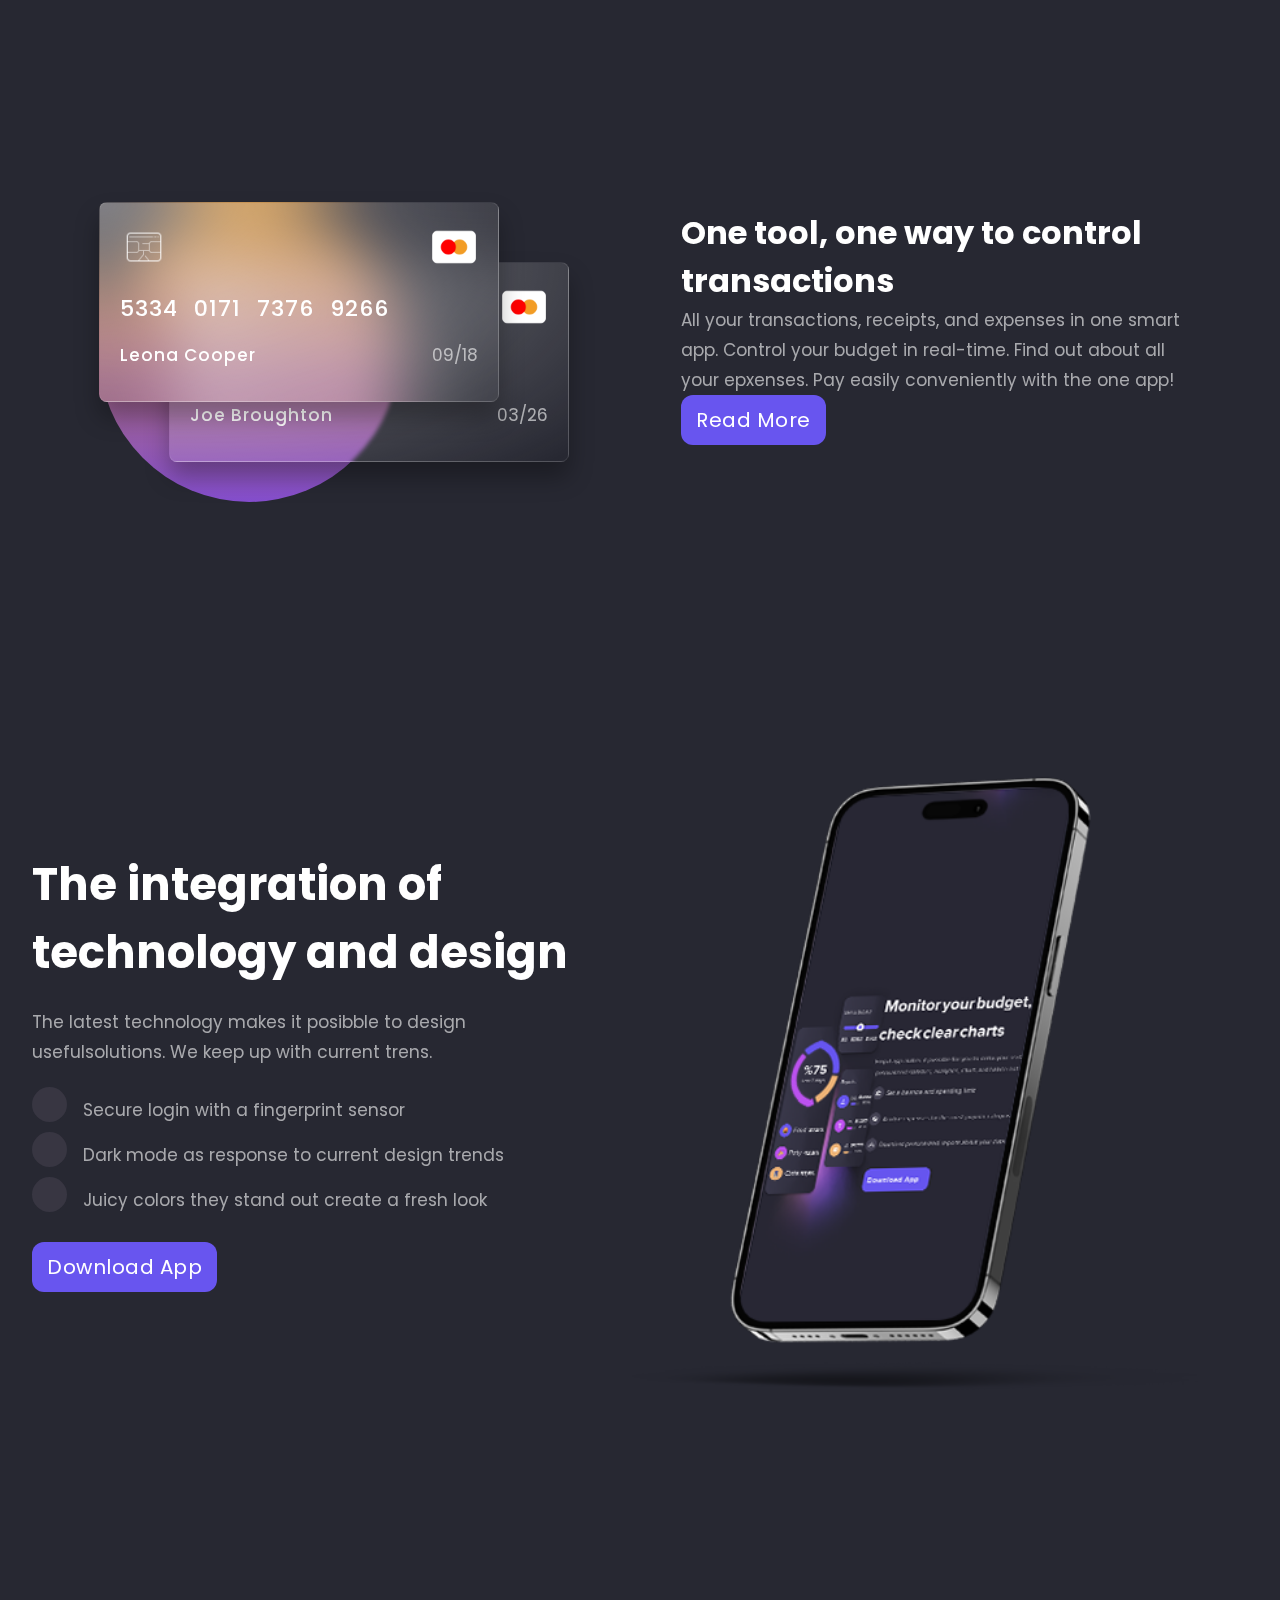
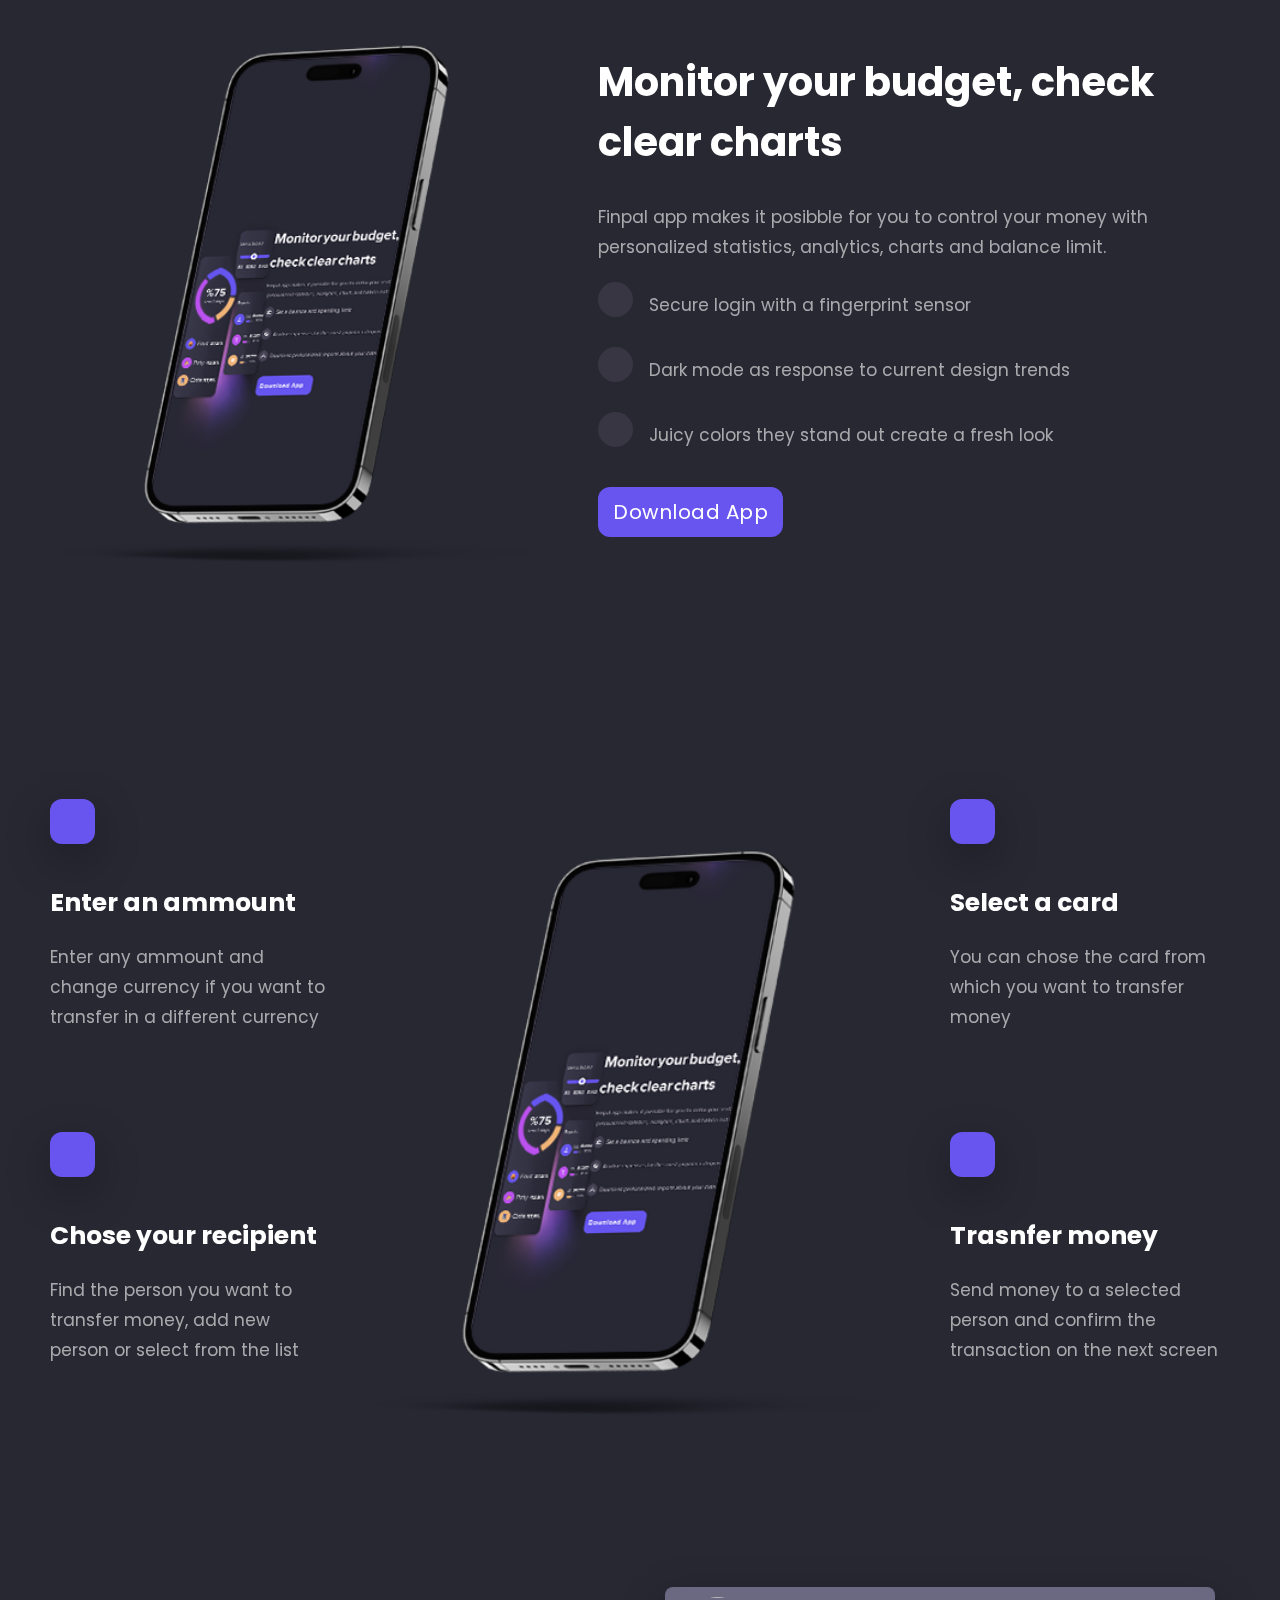
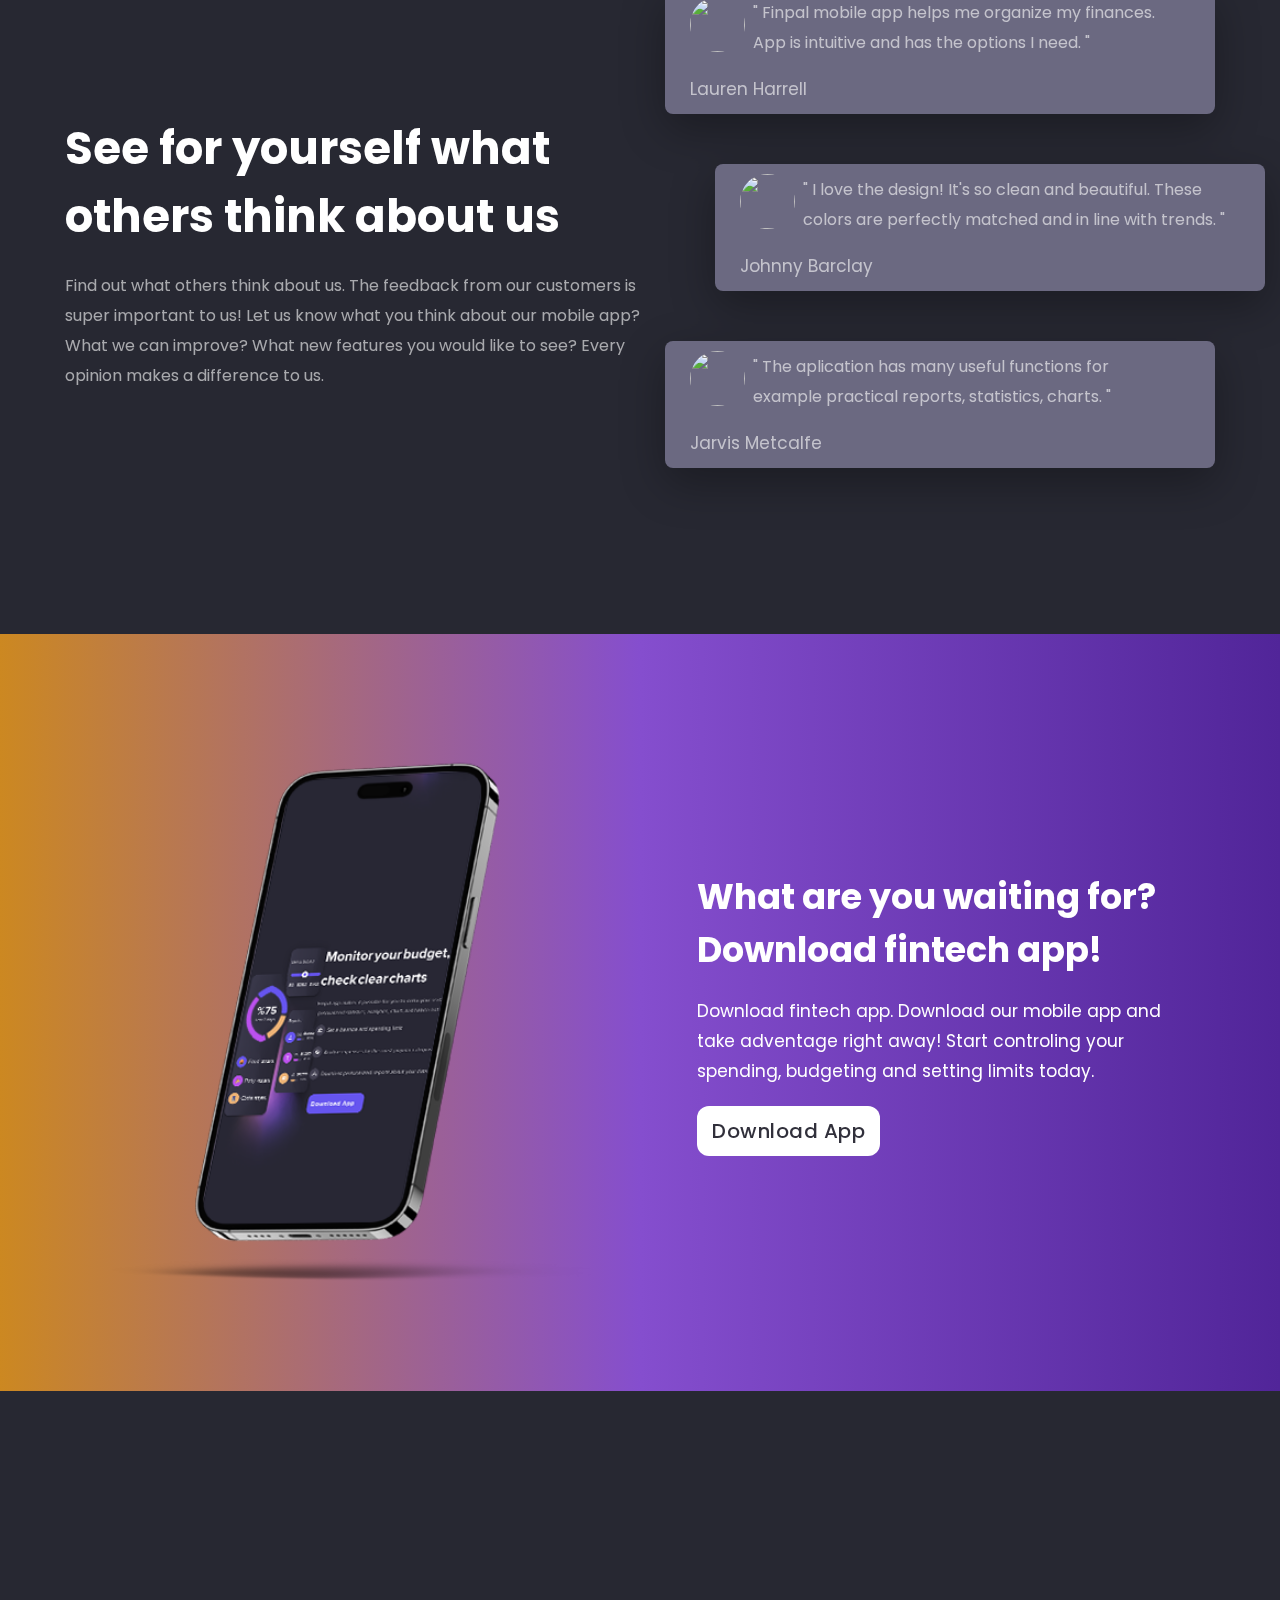
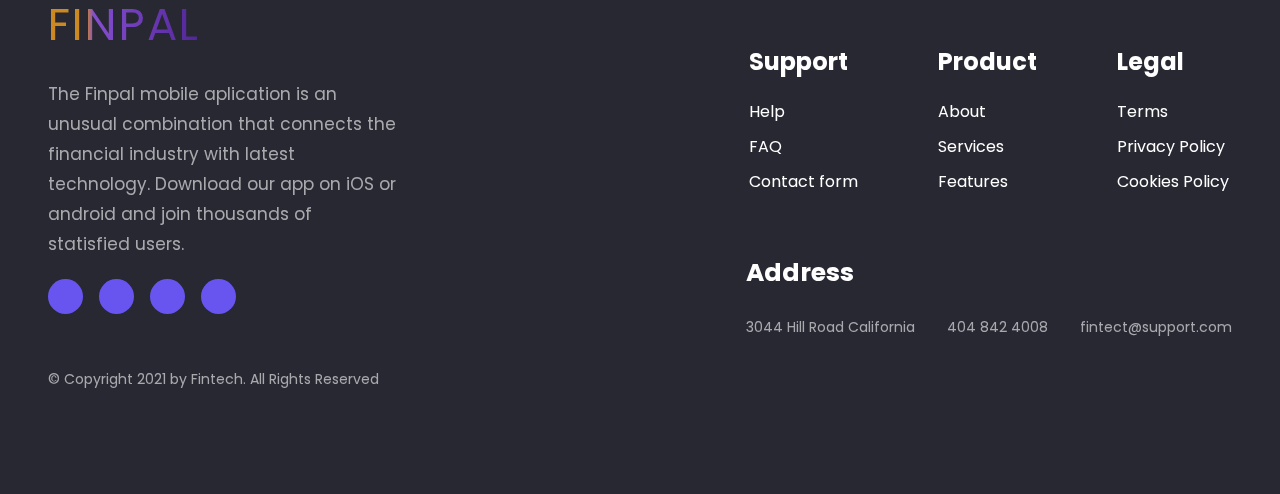
==== commit 4a7599bc: "Update index.html" ====
--- a/index.html
+++ b/index.html
@@ -38,7 +38,7 @@
                 <a href="#about" class="menu__close">about</a>
                 <a href="#services" class="menu__close">services</a>
                 <a href="#features" class="menu__close">features</a>
-                <a href="#footer" class="menu__close">contact</a>
+                <a href="./pages/contact/index.html" class="menu__close">contact</a>
                 <a href="#download" class="menu__close nav__btn">Get Started</a>
             </div>
         </div>
@@ -548,4 +548,4 @@
     </footer>
     <script src="./assets/js/script.js"></script>
 </body>
-</html>+</html>
--- a/assets/css/style.css
+++ b/assets/css/style.css
@@ -34,7 +34,7 @@
     line-height: 30px;
 }
 img {
-    width: calc(100% - 50px);
+    width: 100%;
     height: auto;
 }
 button, .btn {
@@ -226,7 +226,7 @@
 }
 
 .header__right { 
-    max-width: 650px;
+    max-width: 450px;
     width: 100%;
 }
 .offer__container {
